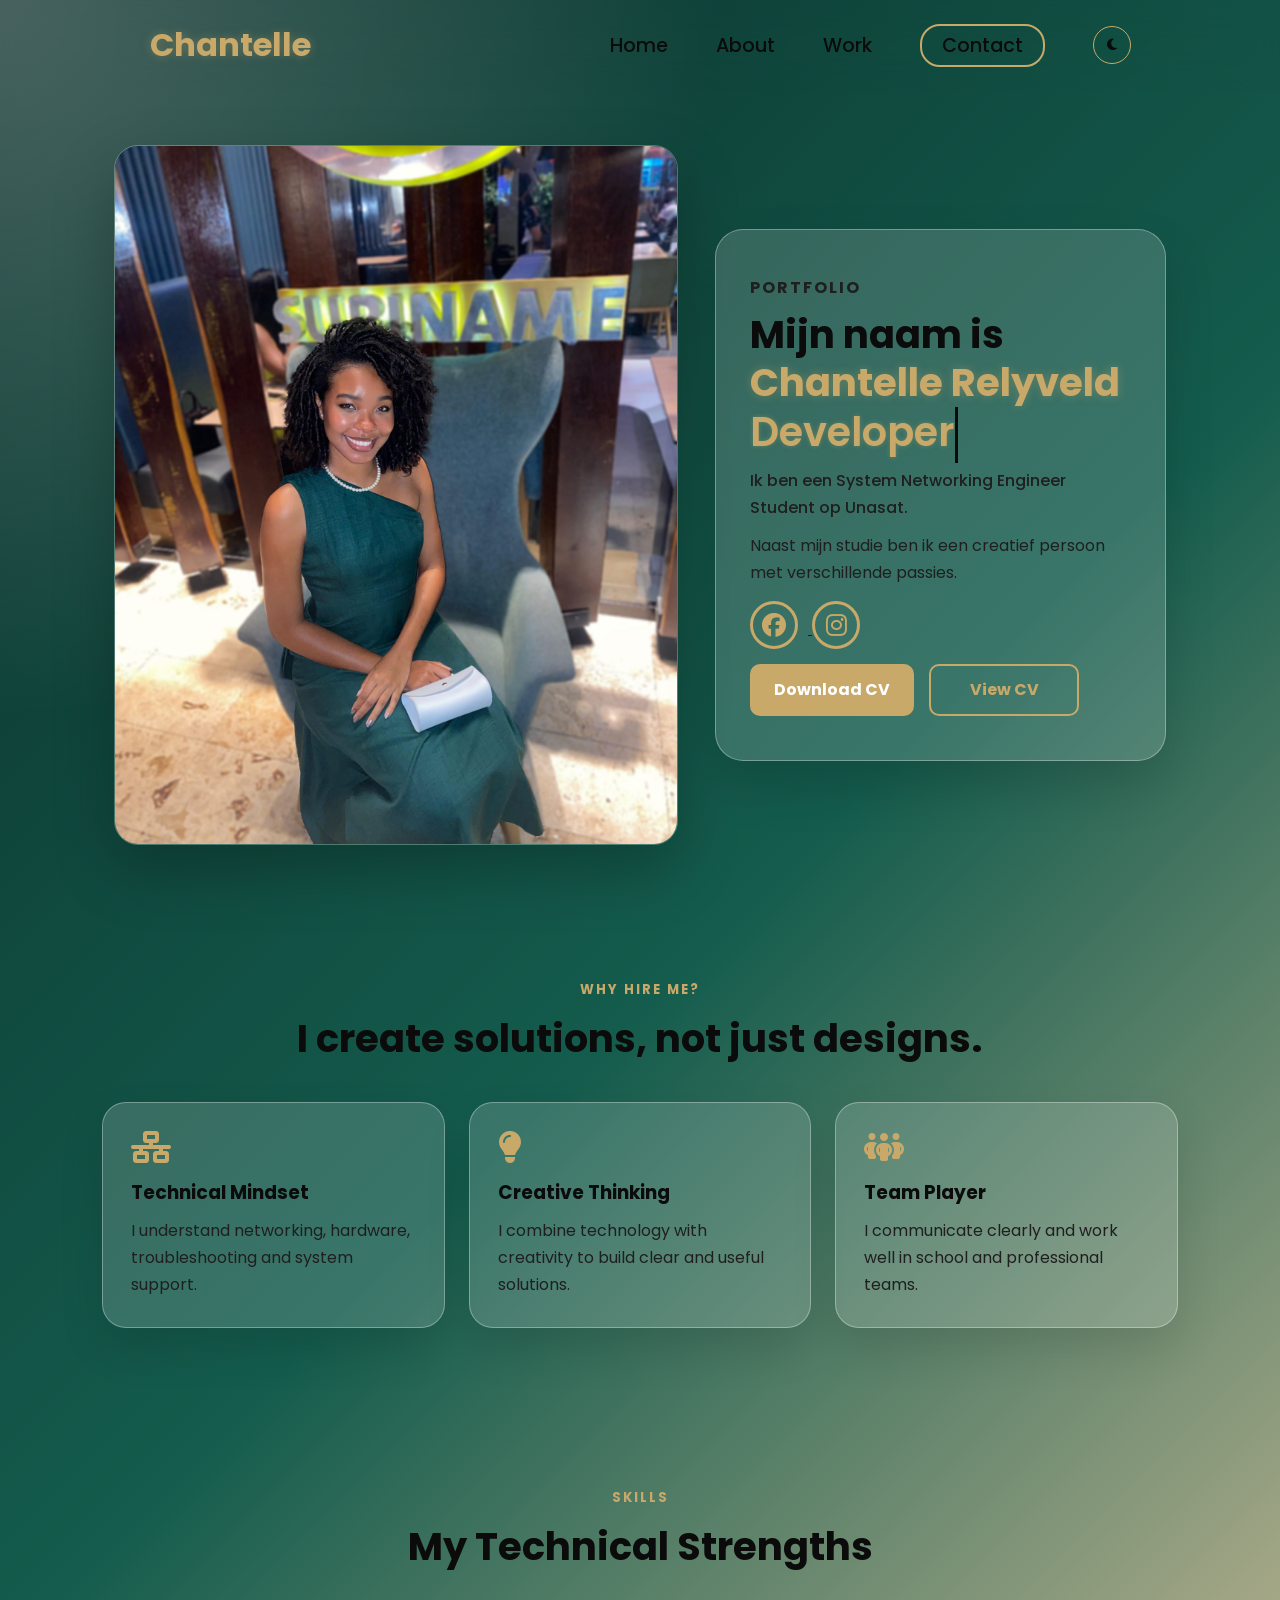
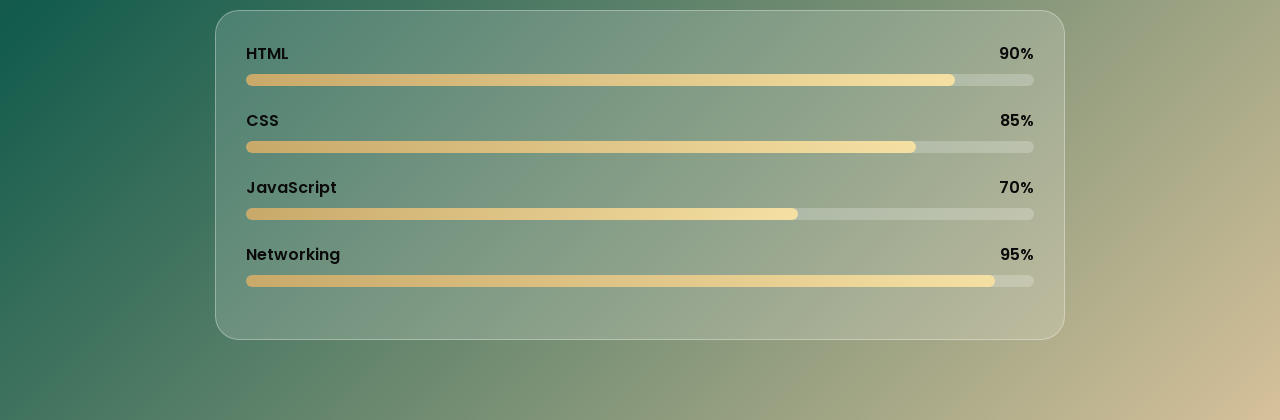
==== index.html @ 62d69d5d "Add files via upload" ====
<!DOCTYPE html>
<html lang="en">
<head>
    <meta charset="UTF-8">
    <meta name="viewport" content="width=device-width, initial-scale=1.0">
    <title>Chantelle Portfolio</title>

    <!-- Font Awesome -->
    <link rel="stylesheet" href="https://cdnjs.cloudflare.com/ajax/libs/font-awesome/6.7.1/css/all.min.css">

    <!-- CSS (CORRECT VOOR GITHUB PAGES) -->
    <link rel="stylesheet" href="css/main.css">

    <!-- AOS Animation -->
    <link rel="stylesheet" href="https://unpkg.com/aos@next/dist/aos.css" />
</head>

<body>

    <div class="loader">
        <div class="loader-card">
            <div class="loader-logo">CR</div>
            <p>Welcome to Chantelle's Portfolio</p>
            <span>Loading Experience...</span>
        </div>
    </div>

    <nav>
        <div class="nav-container">

            <div class="logo">
                <span>Chantelle</span>
            </div>

            <div class="links">
                <div class="link"><a href="index.html">Home</a></div>
                <div class="link"><a href="about.html">About</a></div>
                <div class="link"><a href="work.html">Work</a></div>

                <div class="link contact-btn">
                    <a href="contact.html">Contact</a>
                </div>

                <button class="theme-toggle" aria-label="Toggle dark mode">
                    <i class="fa-solid fa-moon"></i>
                </button>
            </div>

            <i class="fa-solid fa-bars hamburg"></i>
        </div>

        <div class="dropdown">
            <div class="links">
                <a href="index.html">Home</a>
                <a href="about.html">About</a>
                <a href="work.html">Work</a>
                <a href="contact.html">Contact</a>

                <button class="theme-toggle mobile-theme" aria-label="Toggle dark mode">
                    <i class="fa-solid fa-moon"></i> Theme
                </button>

                <i class="fa-solid fa-xmark cancel"></i>
            </div>
        </div>
    </nav>

    <main class="page-transition">

        <section class="hero-section">
            <div class="main-container">

                <div class="image">
                    <!-- IMAGE CORRECT VOOR GITHUB PAGES -->
                    <img id="profileImg" src="img/Chantelle Picture2.jpeg" alt="Chantelle Relyveld">
                </div>

                <div class="content glass-card">

                    <p class="eyebrow">Portfolio</p>

                    <h1>
                        Mijn naam is <span>Chantelle Relyveld</span>
                    </h1>

                    <h1 class="typewriter">
                        <span></span>
                    </h1>

                    <div class="intro-text">
                        Ik ben een System Networking Engineer Student op Unasat.
                    </div>

                    <p>
                        Naast mijn studie ben ik een creatief persoon met verschillende passies.
                    </p>

                    <div class="social-links">

                        <a href="https://www.facebook.com/share/1CaXH9vgtw/?mibextid=wwXIfr"
                           target="_blank"
                           aria-label="Facebook">
                            <i class="fa-brands fa-facebook"></i>
                        </a>

                        <a href="https://www.instagram.com/chantellerelyveld"
                           target="_blank"
                           aria-label="Instagram">
                            <i class="fa-brands fa-instagram"></i>
                        </a>

                    </div>

                    <div class="button-row">
                        <a class="main-btn"
                           href="Curriculum vitae.pdf"
                           download>
                            Download CV
                        </a>

                        <a class="outline-btn"
                           href="Curriculum vitae.pdf"
                           target="_blank">
                            View CV
                        </a>
                    </div>

                </div>
            </div>
        </section>

        <section class="why-section">
            <div class="section-heading">
                <p class="eyebrow">Why Hire Me?</p>
                <h2>I create solutions, not just designs.</h2>
            </div>

            <div class="cards-grid">

                <article class="info-card">
                    <i class="fa-solid fa-network-wired"></i>
                    <h3>Technical Mindset</h3>
                    <p>
                        I understand networking, hardware, troubleshooting and system support.
                    </p>
                </article>

                <article class="info-card">
                    <i class="fa-solid fa-lightbulb"></i>
                    <h3>Creative Thinking</h3>
                    <p>
                        I combine technology with creativity to build clear and useful solutions.
                    </p>
                </article>

                <article class="info-card">
                    <i class="fa-solid fa-people-group"></i>
                    <h3>Team Player</h3>
                    <p>
                        I communicate clearly and work well in school and professional teams.
                    </p>
                </article>

            </div>
        </section>

        <section class="skills-section">
            <div class="section-heading">
                <p class="eyebrow">Skills</p>
                <h2>My Technical Strengths</h2>
            </div>

            <div class="skills-wrapper">

                <div class="skill">
                    <div>
                        <span>HTML</span>
                        <span>90%</span>
                    </div>
                    <div class="bar">
                        <span data-width="90%"></span>
                    </div>
                </div>

                <div class="skill">
                    <div>
                        <span>CSS</span>
                        <span>85%</span>
                    </div>
                    <div class="bar">
                        <span data-width="85%"></span>
                    </div>
                </div>

                <div class="skill">
                    <div>
                        <span>JavaScript</span>
                        <span>70%</span>
                    </div>
                    <div class="bar">
                        <span data-width="70%"></span>
                    </div>
                </div>

                <div class="skill">
                    <div>
                        <span>Networking</span>
                        <span>95%</span>
                    </div>
                    <div class="bar">
                        <span data-width="95%"></span>
                    </div>
                </div>

            </div>
        </section>

    </main>

    <!-- AOS Script -->
    <script src="https://unpkg.com/aos@next/dist/aos.js"></script>

    <!-- JavaScript CORRECT VOOR GITHUB PAGES -->
    <script src="js/main.js"></script>

    <script>
        AOS.init({
            offset: 0
        });
    </script>

</body>
</html>
---- css/main.css ----
@import url('https://fonts.googleapis.com/css2?family=Poppins:wght@100;200;300;400;500;600&display=swap');

:root{
    --accent: #C8A96A;
    --accent-dark: #BFA181;
    --text: #0b0b0b;
    --muted: #1f1f1f;
    --glass: rgba(255,255,255,0.16);
    --glass-border: rgba(255,255,255,0.32);
    --shadow: rgba(0,0,0,0.25);
}

body.dark{
    --text: #f7f1e3;
    --muted: #e9ddc7;
    --glass: rgba(0,0,0,0.22);
    --glass-border: rgba(255,255,255,0.18);
    background:
    radial-gradient(circle at top left, rgba(255,255,255,0.12), transparent 30%),
    linear-gradient(135deg, #061f1b, #0c3b33, #8a7447);
}

*{
    padding: 0;
    margin: 0;
    font-family: 'Poppins', sans-serif;
    box-sizing: border-box;
}

html{
    overflow-x: hidden;
    scroll-behavior: smooth;
}

body{
    width: 100%;
    min-height: 100vh;
    overflow-x: hidden;
    color: var(--text);
    background:
    radial-gradient(circle at top left, rgba(255,255,255,0.25), transparent 30%),
    linear-gradient(135deg, #0b2f2a, #145c4d, #d6c19a);
}

/* Loader */
.loader{
    position: fixed;
    inset: 0;
    background: linear-gradient(135deg, #0b2f2a, #145c4d);
    display: grid;
    place-items: center;
    z-index: 9999;
    transition: opacity .5s ease, visibility .5s ease;
}

.loader.hidden{
    opacity: 0;
    visibility: hidden;
}

.loader-card{
    text-align: center;
    color: white;
}

.loader-logo{
    width: 74px;
    height: 74px;
    border-radius: 50%;
    display: grid;
    place-items: center;
    margin: 0 auto 18px;
    background: var(--accent);
    color: white;
    font-weight: 700;
    font-size: 1.5rem;
    box-shadow: 0 0 40px rgba(200,169,106,0.55);
}

.loader-card p{
    font-weight: 600;
    font-size: 1.1rem;
}

.loader-card span{
    opacity: .8;
    font-size: .9rem;
}

/* Navigation */
nav{
    width: 100%;
    height: 10vh;
    position: sticky;
    top: 0;
    z-index: 10;
    backdrop-filter: blur(16px);
}

.nav-container{
    width: 100%;
    height: 100%;
    display: flex;
    justify-content: space-around;
    align-items: center;
}

.logo{
    color: var(--text);
    font-size: 2rem;
    font-weight: bolder;
}

.logo span{
    color: var(--accent);
    text-shadow: 0 0 10px rgba(200,169,106,0.35);
}

.hamburg, .cancel{
    cursor: pointer;
    position: absolute;
    right: 15px;
    top: 10px;
    color: var(--text);
    font-size: 2rem;
    display: none;
}

.nav-container .links {
    display: flex;
    gap: 3rem;
    align-items: center;
}

.nav-container .links a{
    position: relative;
    font-size: 1.2rem;
    color: var(--text);
    text-decoration: none;
    font-weight: 500;
    transition: 0.3s linear;
}

.nav-container .links a::before{
    position: absolute;
    content: "";
    bottom: -3px;
    left: 0;
    width: 0%;
    height: 3px;
    background-color: var(--accent);
    transition: 0.2s linear;
}

.nav-container .links a:hover::before{
    width: 100%;
}

.nav-container .links a:hover{
    color: var(--accent);
}

.nav-container .contact-btn{
    background-color: transparent;
    padding: 5px 20px;
    border-radius: 20px;
    border: 2px solid var(--accent);
    transition: 0.2s linear;
}

.nav-container .contact-btn:hover,
.nav-container .contact-btn:hover a{
    background-color: var(--accent);
    color: white;
}

.theme-toggle{
    border: 1.5px solid var(--accent);
    background: transparent;
    color: var(--text);
    border-radius: 50px;
    padding: 8px 13px;
    cursor: pointer;
    transition: .25s ease;
}

.theme-toggle:hover{
    background: var(--accent);
    color: white;
}

.dropdown{
    z-index: 100;
    position: absolute;
    top: 0;
    transform: translateY(-500px);
    width: 100%;
    height: auto;
    backdrop-filter: brightness(40%) blur(3px);
    box-shadow: 0 0 20px black;
    transition: 0.2s linear;
}

.dropdown .links a,
.dropdown .mobile-theme{
    color: white;
    display: flex;
    text-decoration: none;
    justify-content: center;
    padding: 15px 0;
    align-items: center;
    transition: 0.2s linear;
}

.dropdown .links a:hover{
    background-color: var(--accent);
}

/* Page transitions */
.page-transition{
    opacity: 0;
    transform: translateY(14px);
    animation: pageIn .75s ease forwards;
}

@keyframes pageIn{
    to{
        opacity: 1;
        transform: translateY(0);
    }
}

/* Hero */
section{
    width: 100%;
}

.hero-section{
    min-height: 90vh;
}

.main-container{
    width: 100%;
    min-height: 90vh;
    display: flex;
    justify-content: space-evenly;
    align-items: center;
    padding: 40px 6%;
}

.main-container .image{
    width: 50%;
    display: flex;
    justify-content: center;
}

.main-container .image img{
    width: 600px;
    height: 700px;
    object-fit: cover;
    border-radius: 24px;
    box-shadow: 0 25px 60px var(--shadow);
    border: 1px solid rgba(255,255,255,0.25);
}

.main-container .content{
    color: var(--text);
    width: 40%;
    min-height: 100px;
}

.glass-card{
    background: var(--glass);
    border: 1px solid var(--glass-border);
    border-radius: 28px;
    padding: 34px;
    box-shadow: 0 24px 50px rgba(0,0,0,0.15);
    backdrop-filter: blur(16px);
}

.eyebrow{
    color: var(--accent);
    font-weight: 700;
    letter-spacing: 2px;
    text-transform: uppercase;
    font-size: .82rem;
    margin-bottom: 10px;
}

.content h1{
    font-size: clamp(2rem, 3vw, 3.2rem);
    line-height: 1.25;
}

.content h1 span{
    color: var(--accent);
    text-shadow: 0 0 10px rgba(200,169,106,0.35);
}

.content .typewriter{
    font-weight: 600;
    font-size: clamp(1.4rem, 2vw, 2.4rem);
}

.content .typewriter span{
    color: var(--accent);
    font-size: 2.5rem;
    text-shadow: 0 0 5px rgba(200,169,106,0.35);
    position: relative;
}

.typewriter span::before{
    content: "Developer";
    animation: words 15s infinite;
}

.typewriter span::after{
    content: "";
    position: absolute;
    width: calc(100% + 8px);
    height: 100%;
    border-left: 3px solid var(--text);
    animation: cursor 0.6s linear infinite;
}

@keyframes cursor{
    to{
        border-left: 3px solid var(--accent);
    }
}

@keyframes words{
    0%, 33%{
        content: "A Student";
    }
    34%, 66%{
        content: "A Hard Worker";
    }
    67%, 100%{
        content: "A Future Engineer";
    }
}

.content p,
.content div{
    font-size: clamp(0.95rem, 0.6rem + 1vw, 1rem);
    margin: 10px 0;
    line-height: 1.7;
    color: var(--muted);
}

.intro-text{
    font-weight: 500;
}

.social-links{
    margin-top: 12px;
}

.social-links i{
    display: inline-flex;
    justify-content: center;
    align-items: center;
    width: 3rem;
    height: 3rem;
    background-color: transparent;
    border: 0.2rem solid var(--accent);
    border-radius: 50%;
    color: var(--accent);
    margin: 5px 10px 5px 0;
    font-size: 1.5rem;
    transition: 0.2s linear;
}

.social-links i:hover{
    scale: 1.3;
    color: white;
    background-color: var(--accent);
    filter: drop-shadow(0 0 10px rgba(200,169,106,0.7));
}

.button-row{
    display: flex;
    gap: 15px;
    flex-wrap: wrap;
    margin-top: 25px;
}

.main-btn,
.outline-btn{
    display: inline-flex;
    justify-content: center;
    align-items: center;
    min-width: 150px;
    height: 52px;
    padding: 0 22px;
    border-radius: 10px;
    text-decoration: none;
    font-weight: 700;
    transition: 0.25s ease;
}

.main-btn{
    background: var(--accent);
    color: white;
    border: 2px solid var(--accent);
}

.outline-btn{
    color: var(--accent);
    border: 2px solid var(--accent);
    background: transparent;
}

.main-btn:hover,
.outline-btn:hover{
    transform: translateY(-3px);
    box-shadow: 0 0 35px rgba(200,169,106,0.45);
}

.mini-list{
    display: flex;
    flex-wrap: wrap;
    gap: 10px;
    margin-top: 20px;
}

.mini-list span,
.tags span{
    background: rgba(255,255,255,0.2);
    border: 1px solid var(--glass-border);
    padding: 8px 12px;
    border-radius: 999px;
    color: var(--text);
}

/* Sections */
.why-section,
.skills-section,
.cert-section,
.projects-section,
.testimonial-section,
.map-section{
    padding: 80px 8%;
}

.section-heading{
    text-align: center;
    margin-bottom: 35px;
}

.section-heading h2{
    font-size: clamp(1.8rem, 3vw, 2.6rem);
    color: var(--text);
}

.cards-grid,
.project-grid{
    display: grid;
    grid-template-columns: repeat(3, 1fr);
    gap: 24px;
}

.info-card,
.project-card,
.testimonial-card,
.map-card{
    background: var(--glass);
    border: 1px solid var(--glass-border);
    border-radius: 24px;
    padding: 28px;
    backdrop-filter: blur(16px);
    box-shadow: 0 20px 45px rgba(0,0,0,0.12);
    transition: .25s ease;
}

.info-card:hover,
.project-card:hover{
    transform: translateY(-8px);
}

.info-card i,
.project-icon{
    color: var(--accent);
    font-size: 2rem;
    margin-bottom: 15px;
}

.info-card h3,
.project-card h3{
    color: var(--text);
    margin-bottom: 10px;
}

.info-card p,
.project-card p,
.testimonial-card p{
    color: var(--muted);
    line-height: 1.7;
}

.skills-wrapper{
    max-width: 850px;
    margin: auto;
    background: var(--glass);
    border: 1px solid var(--glass-border);
    border-radius: 24px;
    padding: 30px;
    backdrop-filter: blur(16px);
}

.skill{
    margin-bottom: 22px;
}

.skill > div:first-child{
    display: flex;
    justify-content: space-between;
    color: var(--text);
    font-weight: 600;
}

.bar{
    height: 12px;
    background: rgba(255,255,255,0.22);
    border-radius: 999px;
    overflow: hidden;
    margin-top: 8px;
}

.bar span{
    display: block;
    height: 100%;
    width: 0;
    background: linear-gradient(90deg, var(--accent), #f5e0a3);
    border-radius: 999px;
    transition: width 1.4s ease;
}

.project-label{
    color: var(--accent) !important;
    font-weight: 700;
}

.tags{
    display: flex;
    flex-wrap: wrap;
    gap: 8px;
    margin-top: 15px;
}

.testimonial-card{
    max-width: 800px;
    margin: auto;
    text-align: center;
}

.testimonial-card p{
    font-size: 1.2rem;
}

.testimonial-card span{
    display: block;
    margin-top: 15px;
    color: var(--accent);
    font-weight: 700;
}

/* Contact */
.contact-list{
    display: grid;
    gap: 14px;
    margin: 20px 0;
}

.contact-list a,
.contact-list div{
    color: var(--text);
    text-decoration: none;
    background: rgba(255,255,255,0.16);
    border: 1px solid var(--glass-border);
    padding: 13px 15px;
    border-radius: 14px;
}

.contact-list i{
    color: var(--accent);
    margin-right: 10px;
}

.map-card{
    padding: 12px;
    overflow: hidden;
}

.map-card iframe{
    width: 100%;
    height: 380px;
    border: 0;
    border-radius: 18px;
}

/* Mobile */
@media (max-width:884px){
    body{
        overflow-y: visible;
    }

    nav .logo{
        position: absolute;
        top: 16px;
        left: 15px;
        font-size: 1.5rem;
    }

    .nav-container .links{
        display: none;
    }

    .hamburg,.cancel{
        display: block;
    }

    .cancel{
        color: white;
    }

    .main-container{
        flex-direction: column;
        padding: 30px 0;
    }

    .main-container .image{
        width: 90%;
    }

    .main-container .image img{
        width: 90%;
        height: 420px;
    }

    .main-container .content{
        width: 85%;
        margin-top: 20px;
    }

    .cards-grid,
    .project-grid{
        grid-template-columns: 1fr;
    }

    .why-section,
    .skills-section,
    .cert-section,
    .projects-section,
    .testimonial-section,
    .map-section{
        padding: 60px 7%;
    }

    .social-links i{
        width: 2.5rem;
        height: 2.5rem;
        font-size: 1.5rem;
    }

    .button-row{
        flex-direction: column;
    }

    .main-btn,
    .outline-btn{
        width: 100%;
    }
}
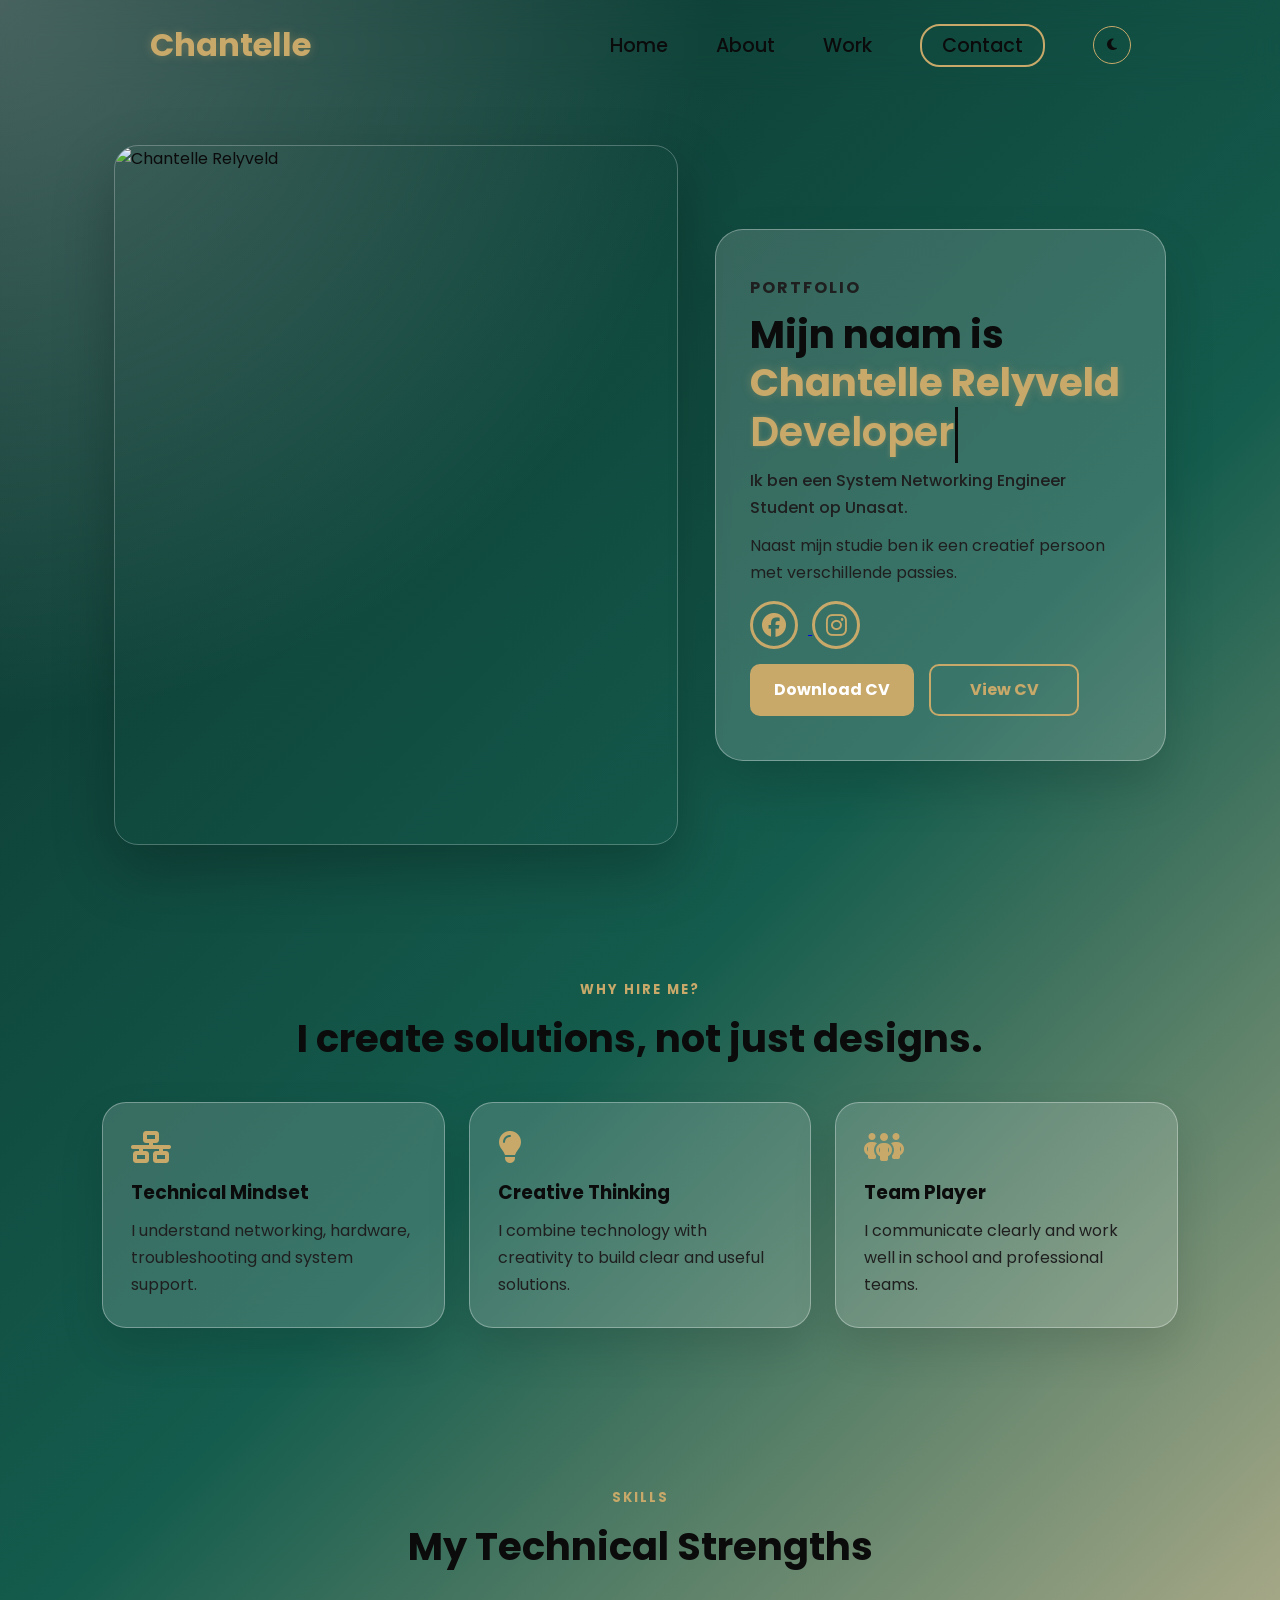
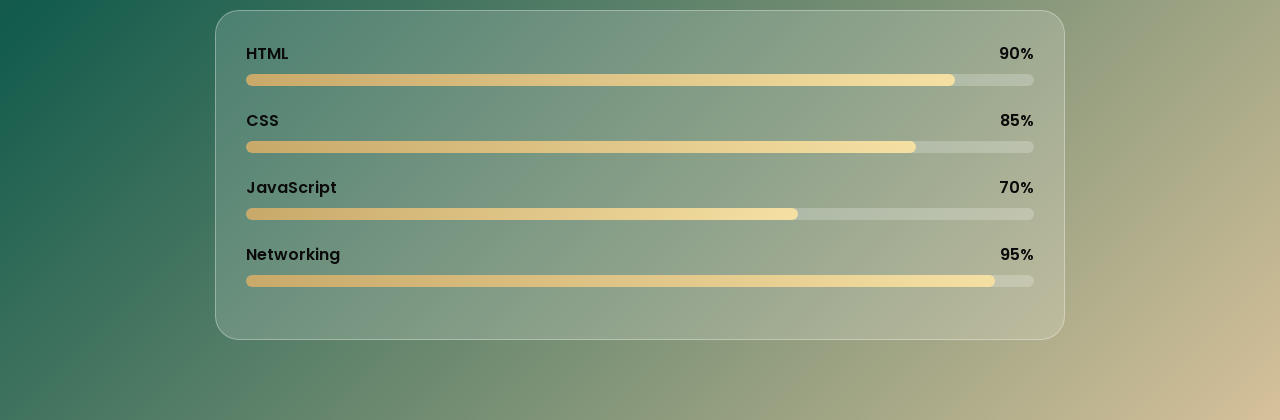
==== commit 22321220: "Fix image source filename for GitHub Pages" ====
--- a/index.html
+++ b/index.html
@@ -72,7 +72,7 @@
 
                 <div class="image">
                     <!-- IMAGE CORRECT VOOR GITHUB PAGES -->
-                    <img id="profileImg" src="img/Chantelle Picture2.jpeg" alt="Chantelle Relyveld">
+                    <img id="profileImg" src="img/Chantelle-Picture2.jpeg" alt="Chantelle Relyveld">
                 </div>
 
                 <div class="content glass-card">
@@ -230,4 +230,4 @@
     </script>
 
 </body>
-</html>+</html>
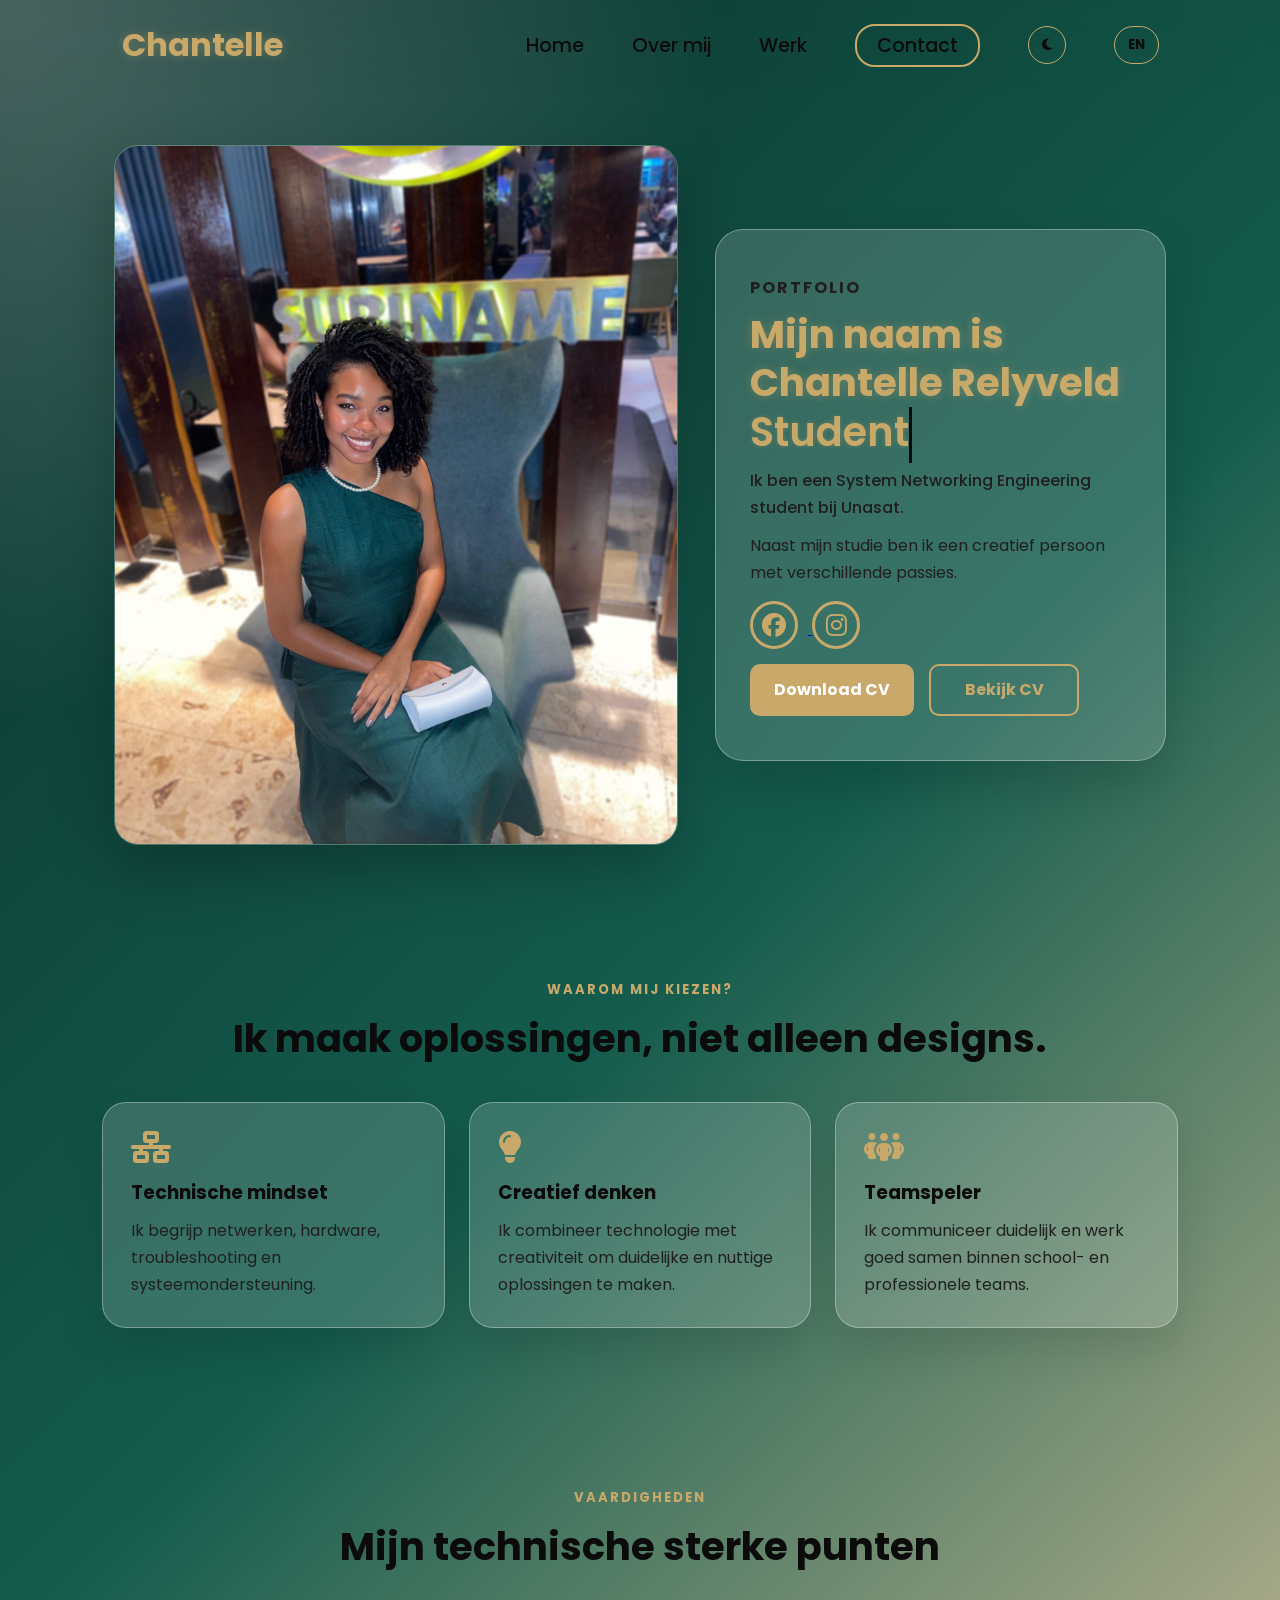
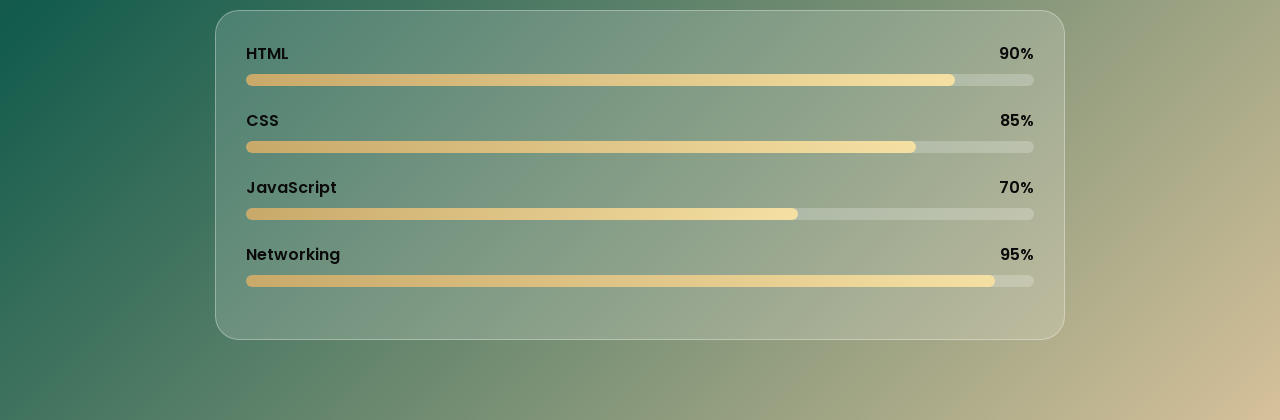
==== commit f38f8eeb: "updated files" ====
--- a/index.html
+++ b/index.html
@@ -20,46 +20,37 @@
     <div class="loader">
         <div class="loader-card">
             <div class="loader-logo">CR</div>
-            <p>Welcome to Chantelle's Portfolio</p>
-            <span>Loading Experience...</span>
+            <p data-nl="Welkom bij Chantelle's Portfolio" data-en="Welcome to Chantelle's Portfolio">Welkom bij Chantelle's Portfolio</p>
+            <span data-nl="Portfolio laden..." data-en="Loading Experience...">Portfolio laden...</span>
         </div>
     </div>
 
     <nav>
         <div class="nav-container">
-
-            <div class="logo">
-                <span>Chantelle</span>
-            </div>
-
+            <div class="logo"><span>Chantelle</span></div>
             <div class="links">
-                <div class="link"><a href="index.html">Home</a></div>
-                <div class="link"><a href="about.html">About</a></div>
-                <div class="link"><a href="work.html">Work</a></div>
-
-                <div class="link contact-btn">
-                    <a href="contact.html">Contact</a>
-                </div>
-
+                <div class="link"><a href="index.html" data-nl="Home" data-en="Home">Home</a></div>
+                <div class="link"><a href="about.html" data-nl="Over mij" data-en="About">Over mij</a></div>
+                <div class="link"><a href="work.html" data-nl="Werk" data-en="Work">Werk</a></div>
+                <div class="link contact-btn"><a href="contact.html" data-nl="Contact" data-en="Contact">Contact</a></div>
                 <button class="theme-toggle" aria-label="Toggle dark mode">
                     <i class="fa-solid fa-moon"></i>
                 </button>
-            </div>
-
+                <button class="lang-toggle" type="button" aria-label="Change language">EN</button>
+            </div>
             <i class="fa-solid fa-bars hamburg"></i>
         </div>
 
         <div class="dropdown">
             <div class="links">
-                <a href="index.html">Home</a>
-                <a href="about.html">About</a>
-                <a href="work.html">Work</a>
-                <a href="contact.html">Contact</a>
-
+                <a href="index.html" data-nl="Home" data-en="Home">Home</a>
+                <a href="about.html" data-nl="Over mij" data-en="About">Over mij</a>
+                <a href="work.html" data-nl="Werk" data-en="Work">Werk</a>
+                <a href="contact.html" data-nl="Contact" data-en="Contact">Contact</a>
                 <button class="theme-toggle mobile-theme" aria-label="Toggle dark mode">
-                    <i class="fa-solid fa-moon"></i> Theme
+                    <i class="fa-solid fa-moon"></i> <span data-nl="Thema" data-en="Theme">Thema</span>
                 </button>
-
+                <button class="lang-toggle mobile-lang" type="button" aria-label="Change language">EN</button>
                 <i class="fa-solid fa-xmark cancel"></i>
             </div>
         </div>
@@ -72,26 +63,26 @@
 
                 <div class="image">
                     <!-- IMAGE CORRECT VOOR GITHUB PAGES -->
-                    <img id="profileImg" src="img/Chantelle-Picture2.jpeg" alt="Chantelle Relyveld">
+                    <img id="profileImg" src="img\Chantelle Picture2.jpeg" alt="Chantelle Relyveld">
                 </div>
 
                 <div class="content glass-card">
 
-                    <p class="eyebrow">Portfolio</p>
+                    <p class="eyebrow" data-nl="Portfolio" data-en="Portfolio">Portfolio</p>
 
                     <h1>
-                        Mijn naam is <span>Chantelle Relyveld</span>
+                        <span data-nl="Mijn naam is" data-en="My name is">Mijn naam is</span> <span>Chantelle Relyveld</span>
                     </h1>
 
                     <h1 class="typewriter">
                         <span></span>
                     </h1>
 
-                    <div class="intro-text">
-                        Ik ben een System Networking Engineer Student op Unasat.
-                    </div>
-
-                    <p>
+                    <div class="intro-text" data-nl="Ik ben een System Networking Engineering student bij Unasat." data-en="I am currently studying System Networking Engineering at Unasat.">
+                        Ik ben een System Networking Engineering student bij Unasat.
+                    </div>
+
+                    <p data-nl="Naast mijn studie ben ik een creatief persoon met verschillende passies." data-en="Besides my studies, I am a creative person with many different passions.">
                         Naast mijn studie ben ik een creatief persoon met verschillende passies.
                     </p>
 
@@ -115,13 +106,13 @@
                         <a class="main-btn"
                            href="Curriculum vitae.pdf"
                            download>
-                            Download CV
+                            <span data-nl="Download CV" data-en="Download CV">Download CV</span>
                         </a>
 
                         <a class="outline-btn"
                            href="Curriculum vitae.pdf"
                            target="_blank">
-                            View CV
+                            <span data-nl="Bekijk CV" data-en="View CV">Bekijk CV</span>
                         </a>
                     </div>
 
@@ -131,33 +122,33 @@
 
         <section class="why-section">
             <div class="section-heading">
-                <p class="eyebrow">Why Hire Me?</p>
-                <h2>I create solutions, not just designs.</h2>
+                <p class="eyebrow" data-nl="Waarom mij kiezen?" data-en="Why Hire Me?">Waarom mij kiezen?</p>
+                <h2 data-nl="Ik maak oplossingen, niet alleen designs." data-en="I create solutions, not just designs.">Ik maak oplossingen, niet alleen designs.</h2>
             </div>
 
             <div class="cards-grid">
 
                 <article class="info-card">
                     <i class="fa-solid fa-network-wired"></i>
-                    <h3>Technical Mindset</h3>
-                    <p>
-                        I understand networking, hardware, troubleshooting and system support.
+                    <h3 data-nl="Technische mindset" data-en="Technical Mindset">Technische mindset</h3>
+                    <p data-nl="Ik begrijp netwerken, hardware, troubleshooting en systeemondersteuning." data-en="I understand networking, hardware, troubleshooting and system support.">
+                        Ik begrijp netwerken, hardware, troubleshooting en systeemondersteuning.
                     </p>
                 </article>
 
                 <article class="info-card">
                     <i class="fa-solid fa-lightbulb"></i>
-                    <h3>Creative Thinking</h3>
-                    <p>
-                        I combine technology with creativity to build clear and useful solutions.
+                    <h3 data-nl="Creatief denken" data-en="Creative Thinking">Creatief denken</h3>
+                    <p data-nl="Ik combineer technologie met creativiteit om duidelijke en nuttige oplossingen te maken." data-en="I combine technology with creativity to build clear and useful solutions.">
+                        Ik combineer technologie met creativiteit om duidelijke en nuttige oplossingen te maken.
                     </p>
                 </article>
 
                 <article class="info-card">
                     <i class="fa-solid fa-people-group"></i>
-                    <h3>Team Player</h3>
-                    <p>
-                        I communicate clearly and work well in school and professional teams.
+                    <h3 data-nl="Teamspeler" data-en="Team Player">Teamspeler</h3>
+                    <p data-nl="Ik communiceer duidelijk en werk goed samen binnen school- en professionele teams." data-en="I communicate clearly and work well in school and professional teams.">
+                        Ik communiceer duidelijk en werk goed samen binnen school- en professionele teams.
                     </p>
                 </article>
 
@@ -166,8 +157,8 @@
 
         <section class="skills-section">
             <div class="section-heading">
-                <p class="eyebrow">Skills</p>
-                <h2>My Technical Strengths</h2>
+                <p class="eyebrow" data-nl="Vaardigheden" data-en="Skills">Vaardigheden</p>
+                <h2 data-nl="Mijn technische sterke punten" data-en="My Technical Strengths">Mijn technische sterke punten</h2>
             </div>
 
             <div class="skills-wrapper">
@@ -230,4 +221,4 @@
     </script>
 
 </body>
-</html>
+</html>
--- a/css/main.css
+++ b/css/main.css
@@ -310,7 +310,7 @@
 }
 
 .typewriter span::before{
-    content: "Developer";
+    content: var(--typewriter-1, "A Student");
     animation: words 15s infinite;
 }
 
@@ -331,13 +331,13 @@
 
 @keyframes words{
     0%, 33%{
-        content: "A Student";
+        content: var(--typewriter-1, "A Student");
     }
     34%, 66%{
-        content: "A Hard Worker";
+        content: var(--typewriter-2, "A Hard Worker");
     }
     67%, 100%{
-        content: "A Future Engineer";
+        content: var(--typewriter-3, "A Future Engineer");
     }
 }
 
@@ -673,3 +673,30 @@
         width: 100%;
     }
 }
+
+
+/* Language toggle */
+.lang-toggle{
+    border: 1.5px solid var(--accent);
+    background: transparent;
+    color: var(--text);
+    border-radius: 50px;
+    padding: 8px 13px;
+    cursor: pointer;
+    font-weight: 700;
+    transition: .25s ease;
+}
+
+.lang-toggle:hover{
+    background: var(--accent);
+    color: white;
+}
+
+.dropdown .mobile-lang{
+    color: white;
+    display: flex;
+    justify-content: center;
+    align-items: center;
+    margin: 8px auto 14px;
+    width: 90px;
+}
